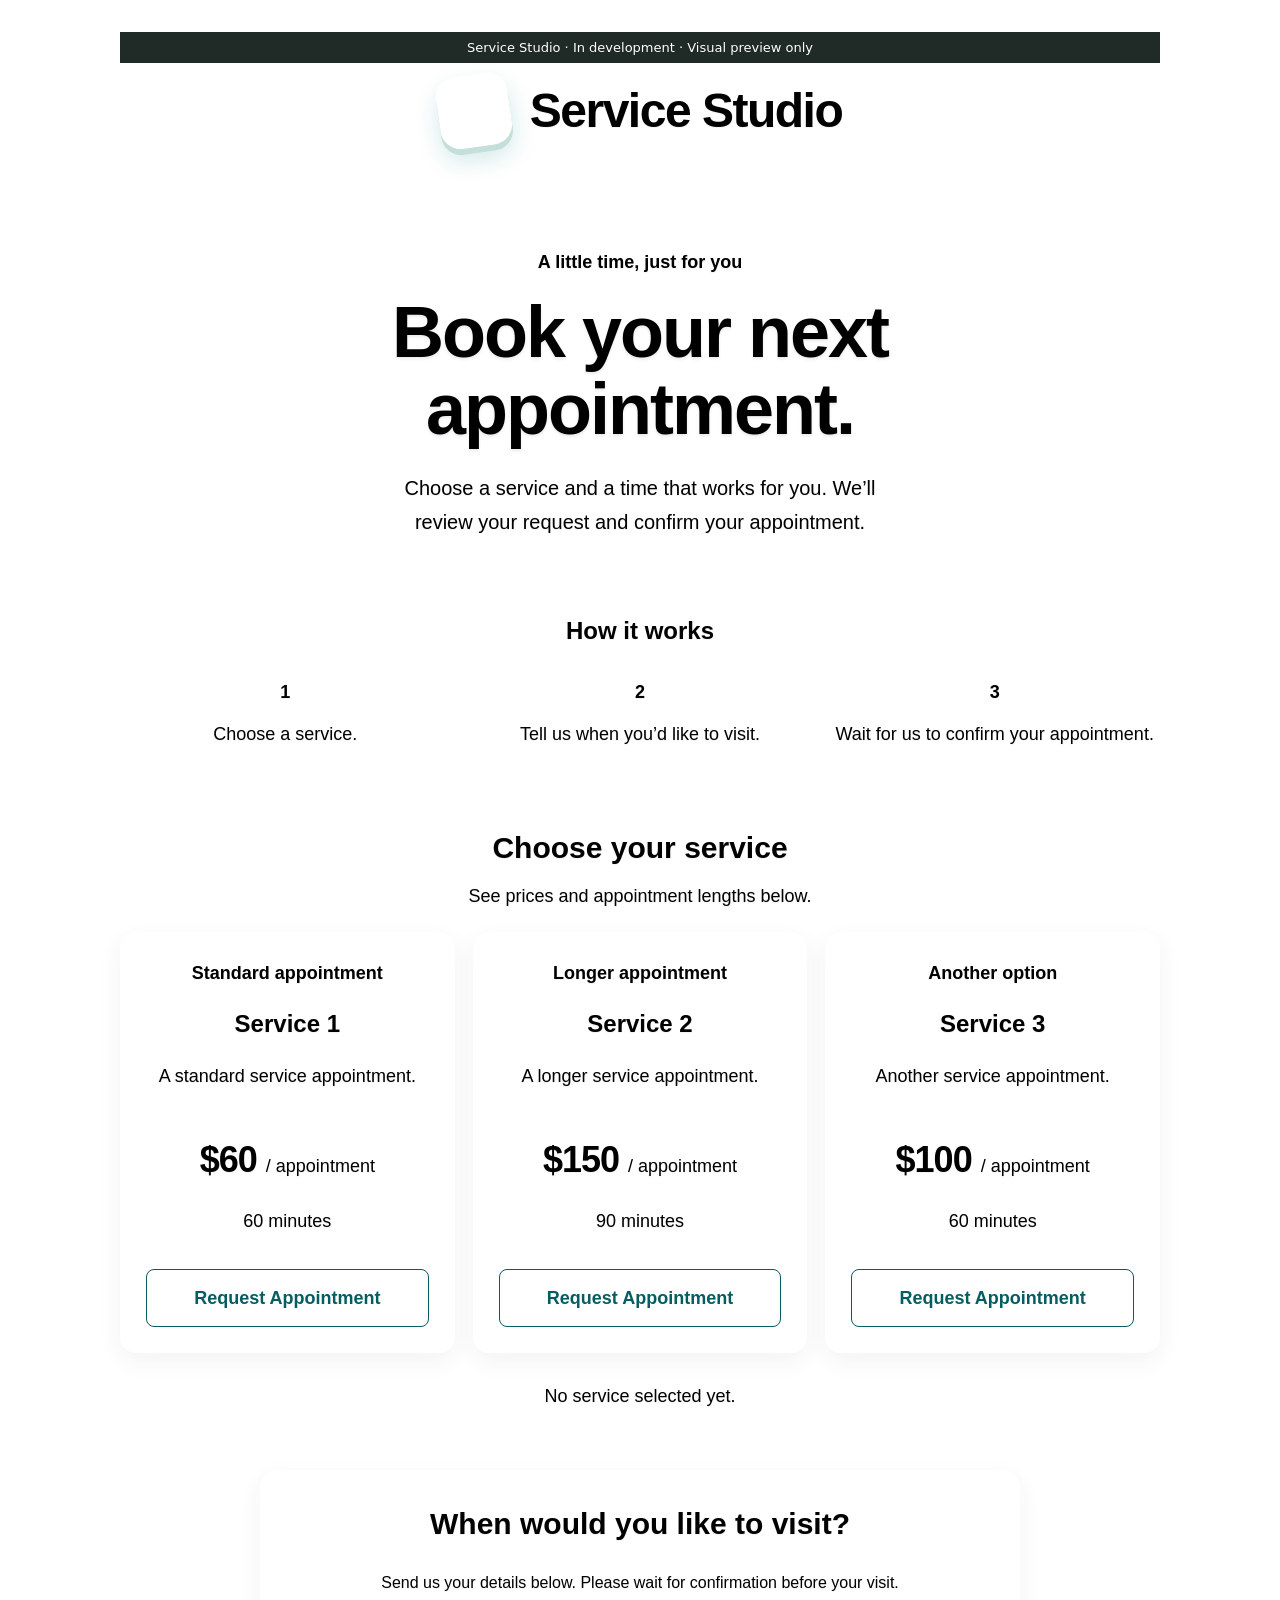
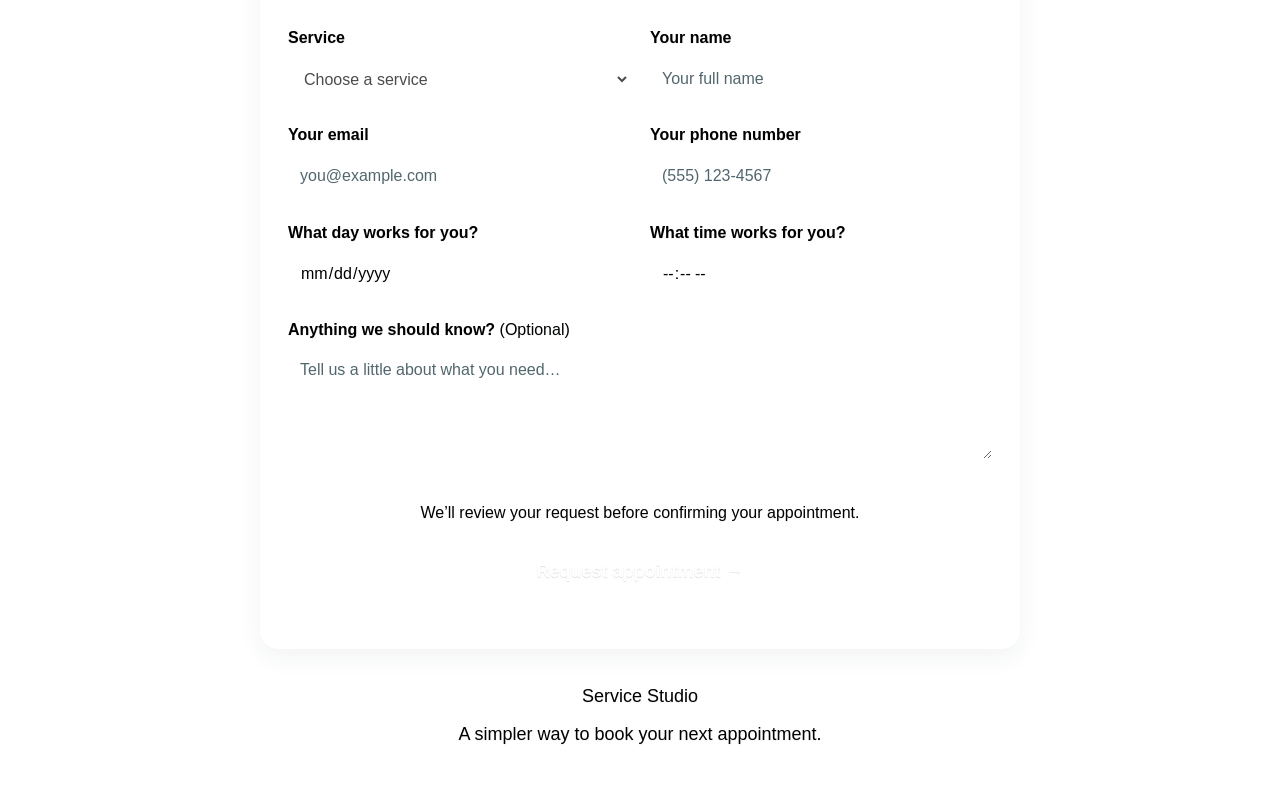
==== previews/service-studio.html @ 78a96341 "Prepare read-only Service Studio preview for portfolio screenshot" ====
<!DOCTYPE html>
<html lang="en">
<head>
    <meta charset="UTF-8">
    <meta name="viewport" content="width=device-width, initial-scale=1.0">
    <title>Business Booking</title>
    <style>﻿:root {
    /* Warm cream, white, navy, and teal create a bright, easy-to-read palette. */
    color-scheme: light;
    --background: #f6f3ed;
    --surface: #ffffff;
    --border: #a7b8bc;
    --text: #203247;
    --muted: #485c66;
    --accent: #087f83;
    --input-background: #f1f6f5;
    --accent-soft: #e1f1ee;
    --accent-hover: #06666a;
}

/* Text uses rem units so it follows the browser's preferred font size. */
/* Page defaults: include padding in element widths and keep the content centered. */
* { box-sizing: border-box; }
html { scroll-behavior: smooth; }
body {
    margin: 0 auto;
    max-width: 1120px;
    padding: 32px 40px 48px;
    background: var(--background);
    color: var(--text);
    font-family: 'Segoe UI', Arial, sans-serif;
    font-size: 1.125rem;
    line-height: 1.7;
    text-align: center;
    text-shadow: 0 1px 1px rgb(32 50 71 / 7%);
}

/* Brand and shortcut to the appointment form. */
.site-nav {
    display: flex;
    align-items: center;
    justify-content: center;
    flex-direction: column;
    gap: 20px;
    padding-bottom: 24px;
    border-bottom: 1px solid var(--border);
}
/* Large wordmark with a tilted teal badge; sizes adapt to narrow screens. */
.site-nav .brand {
    display: inline-flex;
    align-items: center;
    justify-content: center;
    gap: clamp(12px, 3vw, 20px);
    font-size: clamp(1.75rem, 5vw, 3rem);
    font-weight: 800;
    letter-spacing: -1.5px;
    line-height: 1.2;
    padding: 12px 0;
    color: var(--text);
}
.brand-mark {
    display: grid;
    place-items: center;
    width: clamp(48px, 8vw, 72px);
    height: clamp(48px, 8vw, 72px);
    flex-shrink: 0;
    background: linear-gradient(135deg, #109b9c, var(--accent-hover));
    color: #ffffff;
    border-radius: 20px;
    box-shadow: 0 6px 0 #c4dfd9, 0 12px 24px rgb(8 127 131 / 18%);
    transform: rotate(-8deg);
}
.brand-mark svg { width: 70%; height: 70%; }
.brand-name span { color: var(--accent); }
a { color: inherit; text-decoration: none; }
.site-nav a { color: var(--text); font-size: 1.125rem; }
.site-nav a:hover { color: var(--accent); }

/* Main introduction. The headline size adapts to the screen width using clamp(). */
header { padding: 64px 0 48px; max-width: 720px; margin-inline: auto; }
.eyebrow {
    color: var(--accent);
    font-size: 1.125rem;
    font-weight: 600;
    letter-spacing: 0;
    margin: 0 0 16px;
}
header h1 {
    font-size: clamp(2.625rem, 7vw, 4.5rem);
    font-weight: 600;
    line-height: 1.08;
    letter-spacing: -2px;
    margin: 0 0 22px;
    text-shadow: 0 2px 3px rgb(32 50 71 / 10%);
}
header > p:last-child { color: var(--muted); font-size: 1.25rem; max-width: 510px; margin: 0 auto; }
h2 { font-size: 1.875rem; font-weight: 600; letter-spacing: 0; margin: 0; }

/* Booking instructions: a CSS counter numbers the three steps automatically. */
.booking-steps {
    display: grid;
    grid-template-columns: repeat(3, minmax(0, 1fr));
    gap: 24px;
    padding: 24px 0;
    margin-bottom: 48px;
    border-top: 1px solid var(--border);
    border-bottom: 1px solid var(--border);
    counter-reset: steps;
}
.booking-steps h2 { grid-column: 1 / -1; font-size: 1.5rem; letter-spacing: 0; }
.booking-steps p {
    margin: 0;
    display: flex;
    justify-content: center;
    flex-direction: column;
    align-items: center;
    gap: 12px;
    color: var(--muted);
    font-size: 1.125rem;
    counter-increment: steps;
}
.booking-steps p::before {
    content: counter(steps);
    color: var(--accent);
    font-size: 1.125rem;
    font-weight: 600;
    padding-top: 1px;
}
.section-heading { display: flex; flex-direction: column; align-items: center; justify-content: center; gap: 8px; margin-bottom: 20px; }
.section-heading p { margin: 0; color: var(--muted); font-size: 1.125rem; }
/* Service cards sit side by side on larger screens and stack on smaller screens. */
.service-list { display: grid; grid-template-columns: repeat(3, minmax(0, 1fr)); gap: 18px; }
article {
    background: var(--surface);
    box-shadow: 0 8px 24px rgb(32 50 71 / 6%);
    padding: 26px;
    border: 1px solid var(--border);
    border-radius: 16px;
    display: flex;
    flex-direction: column;
    gap: 16px;
    transition: border-color .2s, transform .2s;
}
article:hover { border-color: var(--accent); transform: translateY(-3px); }
.service-number { color: var(--accent); font-size: 1.125rem; font-weight: 600; }
article h3 { font-size: 1.5rem; font-weight: 600; letter-spacing: 0; }
article h3, article p { margin: 0; }
article > p:not(.service-price):not(.service-duration):not(.service-number) { color: var(--muted); font-size: 1.125rem; min-height: 52px; }
.service-price { font-size: 2.25rem; font-weight: 600; letter-spacing: -1px; }
.service-price span { font-size: 1.125rem; font-weight: 400; letter-spacing: 0; color: var(--muted); }
.service-duration { color: var(--muted); font-size: 1.125rem; padding-bottom: 16px; border-bottom: 1px solid var(--border); }
/* Shared button styles; service card buttons have their own outlined variation below. */
button {
    font: inherit;
    font-size: 1.125rem;
    font-weight: 600;
    background: var(--accent);
    color: #ffffff;
    padding: 13px 18px;
    border: 1px solid transparent;
    border-radius: 8px;
    cursor: pointer;
    text-shadow: 0 1px 1px rgb(0 0 0 / 12%);
    transition: background .2s;
}
button:hover { background: var(--accent-hover); }
.service-list button { margin-top: auto; width: 100%; background: var(--accent-soft); border-color: var(--accent); color: #065d61; text-shadow: none; }
.service-list button:hover { background: var(--accent); border-color: var(--accent); color: #ffffff; }
#selected-service { color: var(--text); font-size: 1.125rem; margin: 18px auto 48px; padding: 10px 18px; width: fit-content; max-width: 100%; border-bottom: 2px solid var(--accent); }

/* Appointment form: two columns on larger screens, with a centered maximum width. */
#appointment-form {
    background: var(--surface);
    box-shadow: 0 8px 24px rgb(32 50 71 / 6%);
    border: 1px solid var(--border);
    border-radius: 18px;
    padding: 28px;
    display: grid;
    grid-template-columns: repeat(2, minmax(0, 1fr));
    gap: 20px;
    max-width: 760px;
    margin-inline: auto;
}
/* Headings, notes, and the submit area fill the entire row. */
#appointment-form h2,
#appointment-form > p,
.form-field-wide,
.form-footer {
    grid-column: 1 / -1;
}

#appointment-form h2,
#appointment-form p {
    margin: 0;
}

.approval-note {
    color: var(--muted);
    font-size: 1rem;
    padding-bottom: 8px;
}

/* Each field stacks its label above its input. */
.form-field {
    display: flex;
    flex-direction: column;
    gap: 6px;
    min-width: 0;
    text-align: left;
}

.form-field label {
    font-size: 1rem;
    font-weight: 600;
}

.form-field label span {
    color: var(--muted);
    font-weight: 400;
}

/* Shared sizes and colors keep all input boxes consistent. */
.form-field input,
.form-field textarea,
.form-field select {
    width: 100%;
    min-width: 0;
    /* Soft tinted inputs stand out against the white form card. */
    background: var(--input-background);
    color: var(--text);
    font: inherit;
    font-size: 1rem;
    line-height: 1.4;
    padding: 10px 12px;
    border: 1px solid var(--border);
    border-radius: 8px;
    text-align: left;
    text-shadow: none;
}
.form-field input,
.form-field select {
    min-height: 44px;
}

.form-field input::placeholder,
.form-field textarea::placeholder {
    color: #52666d;
    opacity: 1;
}

.form-field textarea {
    resize: vertical;
    min-height: 90px;
}

/* A visible focus ring helps people navigate the page with a keyboard. */
:focus-visible {
    outline: 2px solid var(--accent);
    outline-offset: 4px;
}

.form-field input:focus,
.form-field textarea:focus,
.form-field select:focus {
    border-color: var(--accent);
}

.form-footer {
    display: flex;
    flex-direction: column;
    justify-content: center;
    align-items: center;
    gap: 16px;
    border-top: 1px solid var(--border);
    padding-top: 20px;
}

.form-footer p {
    color: var(--muted);
    font-size: 1rem;
}
/* Closing brand and description below the form. */
footer { display: flex; flex-direction: column; align-items: center; justify-content: center; gap: 8px; margin-top: 32px; color: var(--muted); font-size: 1.125rem; }
footer p { margin: 0; }

/* Tablet and smaller screens: stack service cards and reduce spacing. */
@media (max-width: 760px) {
    body { padding: 24px; }
    header { padding: 48px 0 36px; }
    .service-list { grid-template-columns: 1fr; }
    article > p:not(.service-price):not(.service-duration):not(.service-number) { min-height: 0; }
    .booking-steps { gap: 16px; }
    #appointment-form {
        padding: 24px;
    }
}
/* Phone screens: use one column for instructions and form fields. */
@media (max-width: 480px) {
    body { padding: 20px 16px 32px; }
    header h1 { letter-spacing: -2px; }
    .booking-steps {
        grid-template-columns: 1fr;
    }
    .section-heading, .form-footer, footer { flex-direction: column; gap: 10px; }
    .form-footer {
        align-items: stretch;
    }
    #appointment-form {
        grid-template-columns: 1fr;
        padding: 22px 18px;
    }
}
/* Respect the user's preference for less animation and scrolling motion. */
@media (prefers-reduced-motion: reduce) {
    html { scroll-behavior: auto; }
    article, button { transition: none; }
    article:hover { transform: none; }
}
</style>
</head>
<body>
<div style="background:#202a27;color:white;text-align:center;padding:8px;font:13px system-ui">Service Studio · In development · Visual preview only</div>

<!-- Page navigation: brand and a link that jumps to the appointment form. -->
<nav class="site-nav" aria-label="Main navigation">
    <!-- Decorative SVG emblem stays crisp at any screen size. The text names the link. -->
    <a class="brand" href="#" aria-label="Service Studio home">
        <span class="brand-mark" aria-hidden="true">
            <svg viewBox="0 0 48 48" fill="none" focusable="false">
                <path d="M24 7L28.5 19.5L41 24L28.5 28.5L24 41L19.5 28.5L7 24L19.5 19.5L24 7Z" fill="currentColor" />
                <circle cx="36" cy="12" r="3" fill="currentColor" opacity=".65" />
            </svg>
        </span>
        <span class="brand-name">Service <span>Studio</span></span>
    </a>
</nav>
<main>

<!-- Introduction to the booking page. -->
<header>
    <p class="eyebrow">A little time, just for you</p>
    <h1>Book your next<br>appointment.</h1>
    <p>Choose a service and a time that works for you. We’ll review your request and confirm your appointment.</p>
</header>

<!-- Explain the booking process before visitors choose a service. -->
<section class="booking-steps">
    <h2>How it works</h2>
    <p>Choose a service.</p>
    <p>Tell us when you’d like to visit.</p>
    <p>Wait for us to confirm your appointment.</p>
</section>

<section>
    <div class="section-heading">
        <h2>Choose your service</h2>
        <p>See prices and appointment lengths below.</p>
    </div>

    <!-- Each card shows a service, its price, and its appointment length.
         data-service supplies the service name to the click handler in script.js. -->
    <div class="service-list">
    <article>
        <p class="service-number">Standard appointment</p>
        <h3>Service 1</h3>
        <p>A standard service appointment.</p>
        <p class="service-price">$60 <span>/ appointment</span></p>
        <p class="service-duration">60 minutes</p>
        <button disabled type="button" data-service="Service 1">Request Appointment</button>
    </article>
    
    <article>
        <p class="service-number">Longer appointment</p>
        <h3>Service 2</h3>
        <p>A longer service appointment.</p>
        <p class="service-price">$150 <span>/ appointment</span></p>
        <p class="service-duration">90 minutes</p>
        <button disabled type="button" data-service="Service 2">Request Appointment</button>
    </article>
    
    <article>
        <p class="service-number">Another option</p>
        <h3>Service 3</h3>
        <p>Another service appointment.</p>
        <p class="service-price">$100 <span>/ appointment</span></p>
        <p class="service-duration">60 minutes</p>
        <button disabled type="button" data-service="Service 3">Request Appointment</button>
    </article>

</div>

</section> 
<!-- JavaScript updates this message when a service button is clicked. -->
<p id="selected-service">No service selected yet.</p>

<!-- Appointment request details. Required fields use built-in browser validation. -->
<form id="appointment-form">
    <h2>When would you like to visit?</h2>
    <p class="approval-note">Send us your details below. Please wait for confirmation before your visit.</p>
<!-- Service choice; option values match the service names on the cards. -->
<div class="form-field">
    <label for="requested-service">Service</label>
    <select disabled id="requested-service" name="service" required>
        <option value="">Choose a service</option>
        <option value="Service 1">Service 1</option>
        <option value="Service 2">Service 2</option>
        <option value="Service 3">Service 3</option>
    </select>
</div>

<div class="form-field">
    <!-- Labels link to inputs through matching for and id attributes. -->
    <label for="customer-name" id="customerName">Your name</label>
    <input disabled type="text" id="customer-name" name="customerName" autocomplete="name" placeholder="Your full name" required>
</div>

<div class="form-field"> 
    <label for="customer-email">Your email</label>
    <input disabled type="email" id="customer-email" name="customerEmail" autocomplete="email" placeholder="you@example.com" required>
</div>

<div class="form-field">
    <label for="customer-phone" id="customerPhone">Your phone number</label>
    <input disabled type="tel" id="customer-phone" name="customerPhone" autocomplete="tel" placeholder="(555) 123-4567" required>
</div>

<div class="form-field">
    <!-- Native date and time inputs provide the browser's built-in pickers. -->
    <label for="appointment-date">What day works for you?</label>
    <input disabled type="date" id="appointment-date" name="appointmentDate" required>
</div> 

<div class="form-field">   
    <label for="appointment-time">What time works for you?</label>
    <input disabled type="time" id="appointment-time" name="appointmentTime" required>
</div>   

<div class="form-field form-field-wide">
    <!-- Notes are optional, so this field does not have the required attribute. -->
    <label for="appointment-notes">Anything we should know? <span>(Optional)</span></label>
    <textarea disabled id="appointment-notes" name="appointmentNotes" rows="4" placeholder="Tell us a little about what you need…"></textarea>
</div>    


    <div class="form-footer">
        <p>We’ll review your request before confirming your appointment.</p>
        <button disabled type="submit">Request appointment &rarr;</button>
    </div>

<!-- Announces feedback to visitors, including screen reader users. -->
<p id="form-message" role="status"></p>

</form>
</main>
<!-- Closing page information. -->
<footer>
    <p>Service Studio</p>
    <p>A simpler way to book your next appointment.</p>
</footer>
<!-- Load interactions after the page elements they refer to have been created. -->

</body>
</html>
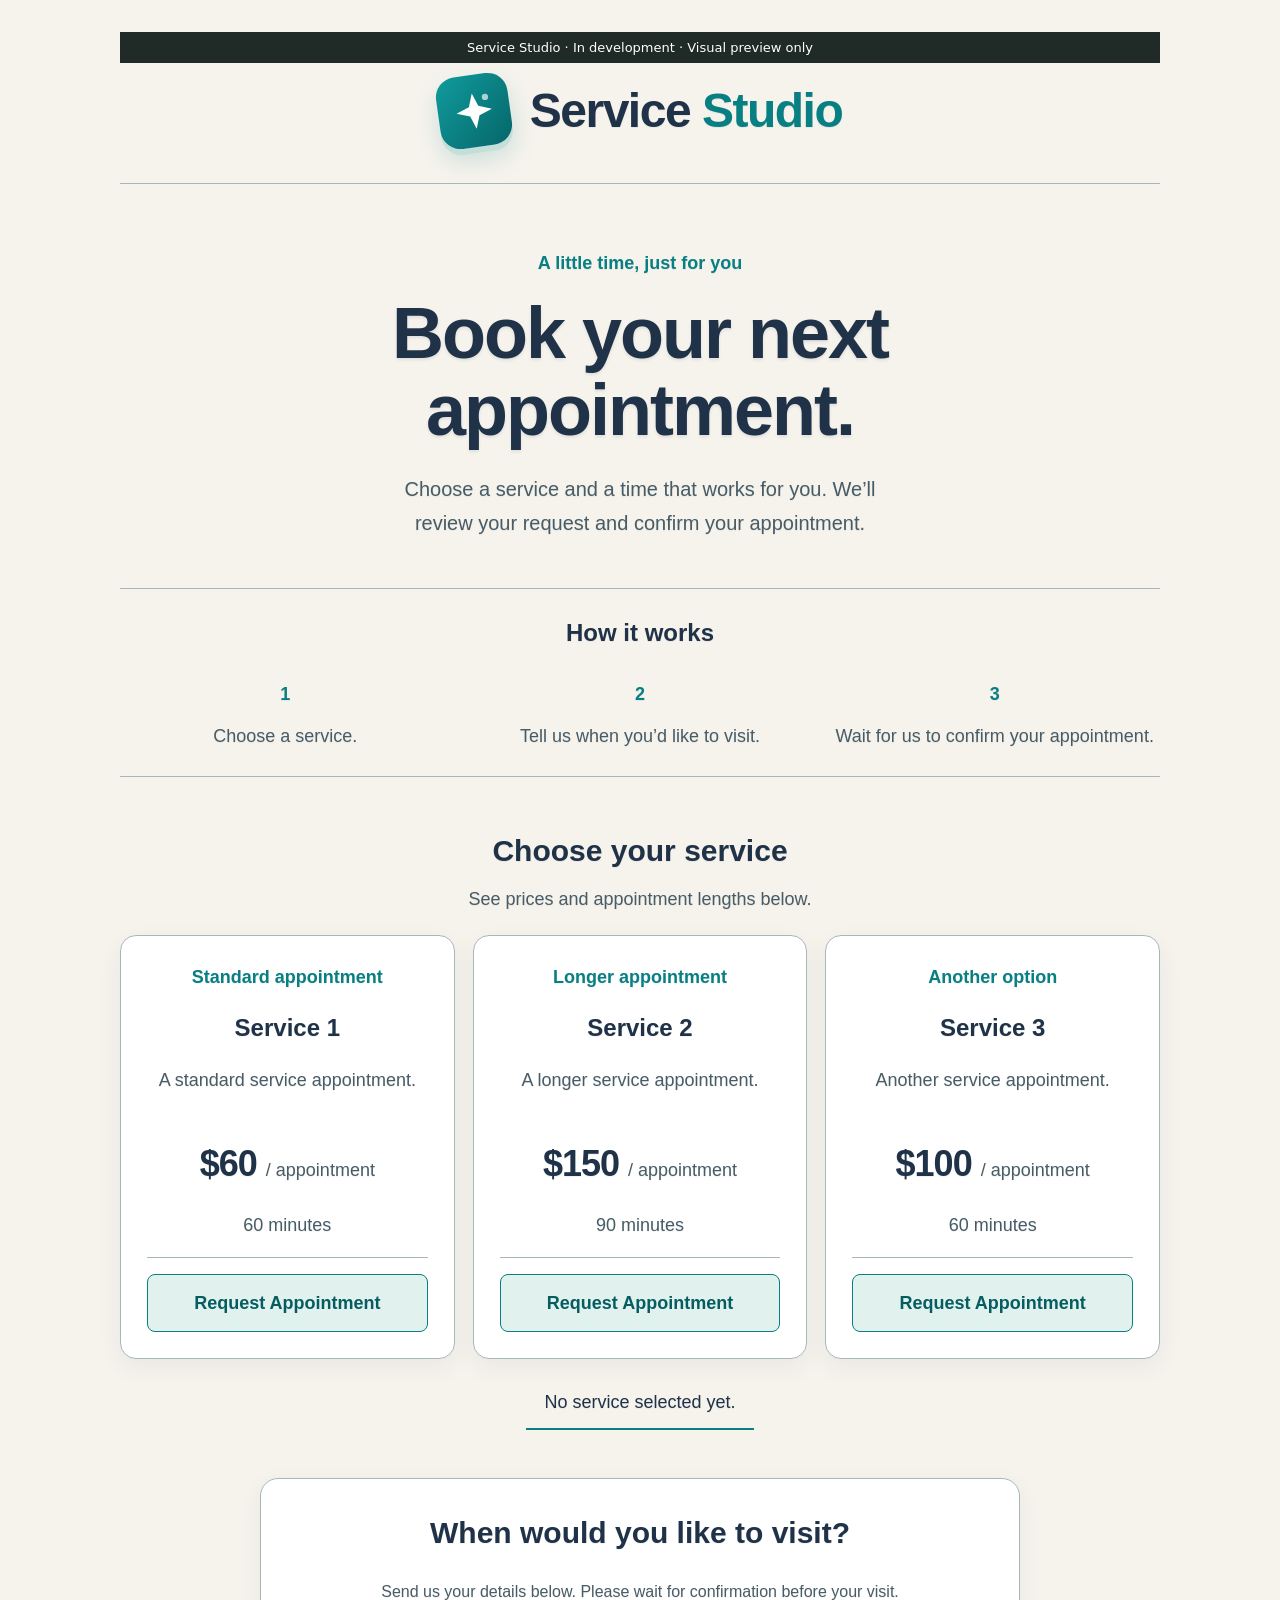
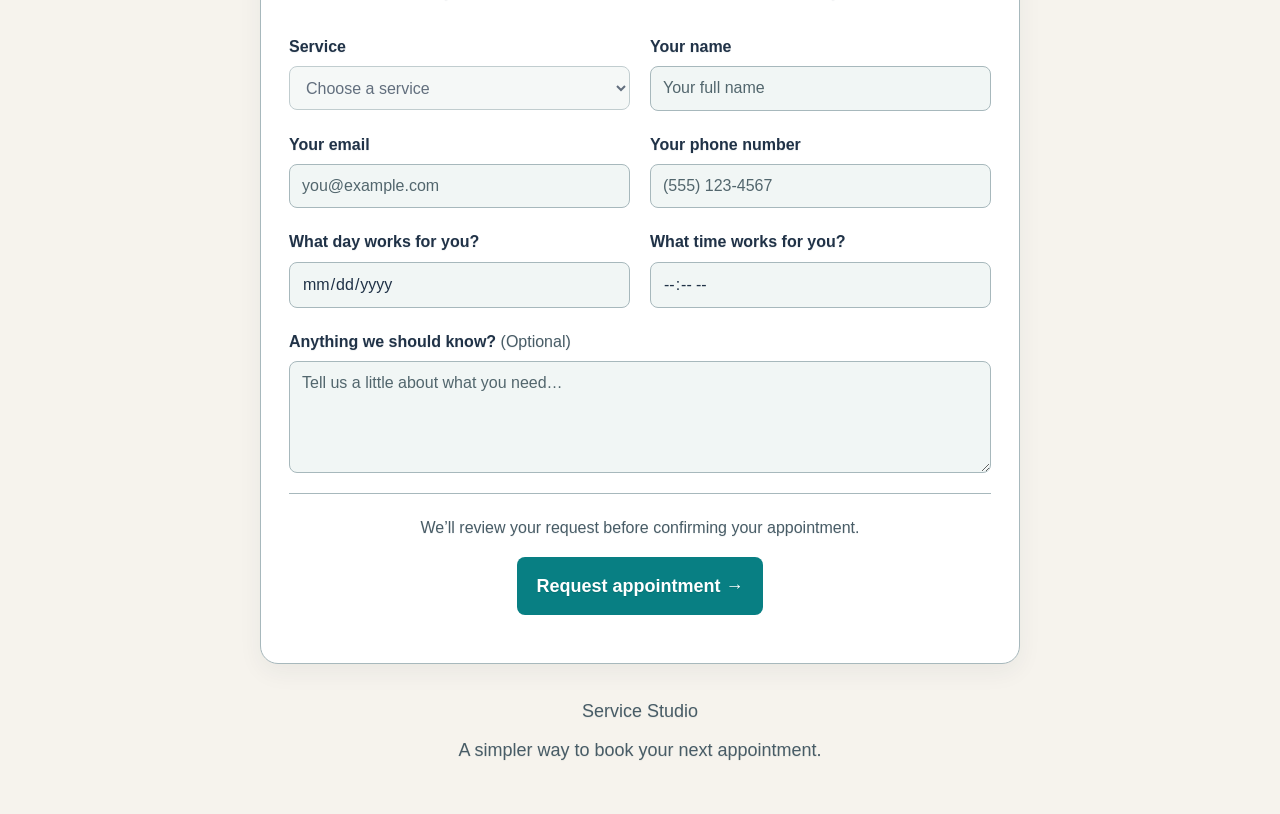
==== commit efc1dad1: "Prepare accurate CRM screenshot with stylesheet encoding fixed" ====
--- a/previews/service-studio.html
+++ b/previews/service-studio.html
@@ -4,7 +4,7 @@
     <meta charset="UTF-8">
     <meta name="viewport" content="width=device-width, initial-scale=1.0">
     <title>Business Booking</title>
-    <style>﻿:root {
+    <style>:root {
     /* Warm cream, white, navy, and teal create a bright, easy-to-read palette. */
     color-scheme: light;
     --background: #f6f3ed;
